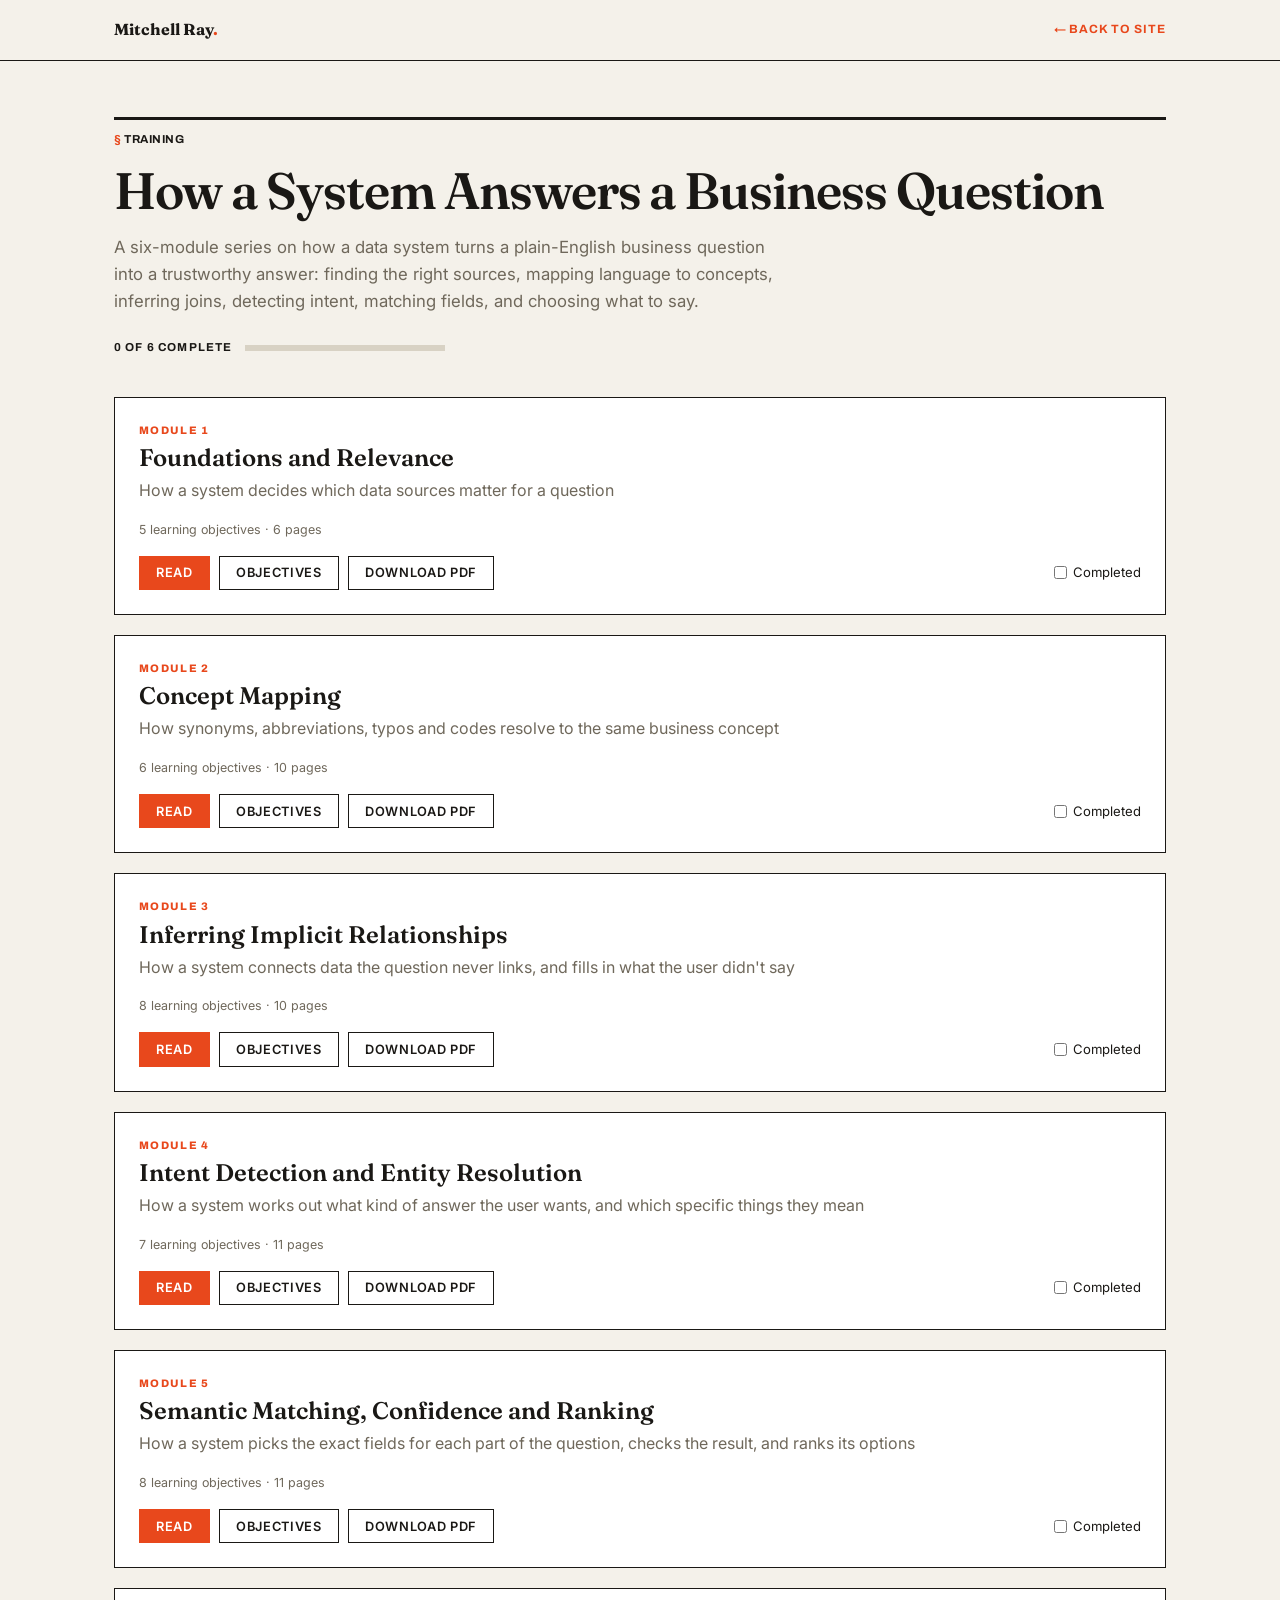
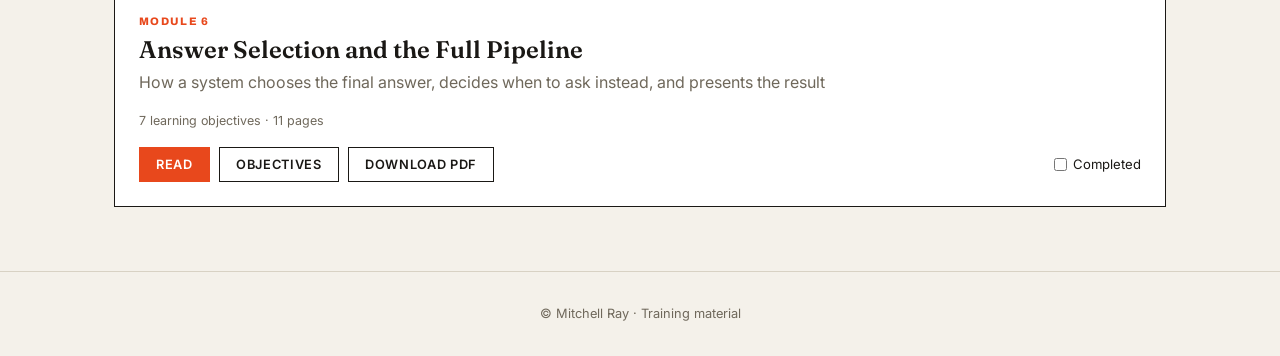
==== training/index.html @ 876105b8 "Add hidden Training section with modules 1-6 Co-authored-by: Copilot <223556219+Copilot@users.norepl" ====
<!DOCTYPE html>
<html lang="en">
<head>
<meta charset="UTF-8">
<meta name="viewport" content="width=device-width, initial-scale=1.0">
<meta name="robots" content="noindex, nofollow">
<title>Training | Mitchell Ray</title>
<style>
@import url('https://fonts.googleapis.com/css2?family=Archivo:wght@500;700;800&family=Fraunces:opsz,wght@9..144,500;9..144,600;9..144,700&family=Inter:wght@400;500;600;700&display=swap');
:root{--bg:#f4f1ea;--surface:#fff;--border:#d8d2c4;--rule:#1a1815;--text:#1a1815;--dim:#6f685b;--accent:#e8481c;--green:#1f7a52;
--font:'Inter',system-ui,sans-serif;--display:'Fraunces',Georgia,serif;--label:'Archivo','Helvetica Neue',Arial,sans-serif}
*,*::before,*::after{margin:0;padding:0;box-sizing:border-box}
body{font-family:var(--font);background:var(--bg);background-image:radial-gradient(var(--border) .5px,transparent .5px);background-size:22px 22px;color:var(--text);line-height:1.6}
a{color:var(--accent);text-decoration:none}a:hover{color:var(--text)}
header{border-bottom:1px solid var(--rule);background:rgba(244,241,234,.9);position:sticky;top:0;z-index:10;backdrop-filter:blur(12px)}
header .in{max-width:1100px;margin:0 auto;padding:0 1.5rem;height:60px;display:flex;align-items:center;justify-content:space-between}
.logo{font-family:var(--display);font-weight:700;color:var(--text)}.logo span{color:var(--accent)}
.back{font-family:var(--label);font-size:.75rem;font-weight:700;text-transform:uppercase;letter-spacing:.08em}
main{max-width:1100px;margin:0 auto;padding:3.5rem 1.5rem 4rem}
.label{font-family:var(--label);font-size:.72rem;font-weight:700;letter-spacing:.5px;text-transform:uppercase;border-top:3px solid var(--rule);padding-top:.6rem;margin-bottom:1rem}
.label b{color:var(--accent)}
h1{font-family:var(--display);font-size:clamp(2rem,5vw,3.2rem);font-weight:600;letter-spacing:-.02em;line-height:1.05;margin-bottom:1rem}
.intro{color:var(--dim);max-width:680px;font-size:1.05rem;margin-bottom:1.5rem}
.progress{display:flex;align-items:center;gap:.8rem;font-family:var(--label);font-size:.72rem;font-weight:700;text-transform:uppercase;letter-spacing:.1em;margin-bottom:2.5rem}
.bar{flex:0 0 200px;height:6px;background:var(--border)}.bar i{display:block;height:100%;width:0;background:var(--green);transition:width .3s}
.grid{display:grid;gap:1.25rem}
.card{background:var(--surface);border:1px solid var(--rule);padding:1.5rem}
.card.done{border-left:6px solid var(--green)}
.card .num{font-family:var(--label);font-size:.68rem;font-weight:800;letter-spacing:.12em;text-transform:uppercase;color:var(--accent);margin-bottom:.3rem}
.card h2{font-family:var(--display);font-size:1.5rem;font-weight:600;line-height:1.15;margin-bottom:.4rem}
.card .sub{color:var(--dim);margin-bottom:1rem}
.meta{font-size:.78rem;color:var(--dim);margin-bottom:1rem}
.actions{display:flex;flex-wrap:wrap;gap:.6rem;align-items:center}
.btn{font:600 .8rem var(--font);padding:.55rem 1rem;border:1.5px solid var(--rule);background:transparent;color:var(--text);cursor:pointer;text-transform:uppercase;letter-spacing:.05em}
.btn.primary{background:var(--accent);border-color:var(--accent);color:#fff}
.btn:hover{background:var(--text);border-color:var(--text);color:var(--bg)}
.chk{margin-left:auto;font-size:.82rem;display:flex;gap:.4rem;align-items:center;cursor:pointer}
.obj{display:none;margin-top:1.1rem;padding-top:1rem;border-top:1px solid var(--border)}
.obj.open{display:block}
.obj h3{font-family:var(--label);font-size:.7rem;text-transform:uppercase;letter-spacing:.1em;margin-bottom:.5rem}
.obj ul{padding-left:1.2rem;color:var(--dim);font-size:.95rem}
.viewer{display:none;margin-top:1.1rem}.viewer.open{display:block}
.viewer iframe{width:100%;height:80vh;border:1px solid var(--rule);background:#fff}
footer{text-align:center;padding:2rem;font-size:.8rem;color:var(--dim);border-top:1px solid var(--border)}
@media(max-width:620px){.chk{margin-left:0}.bar{flex-basis:120px}}
</style>
</head>
<body>
<header><div class="in"><a class="logo" href="../">Mitchell Ray<span>.</span></a><a class="back" href="../">&larr; Back to site</a></div></header>
<main>
  <div class="label"><b>&sect;</b> Training</div>
  <h1 id="title"></h1>
  <p class="intro" id="intro"></p>
  <div class="progress"><span id="ptext"></span><div class="bar"><i id="pbar"></i></div></div>
  <div class="grid" id="grid"></div>
</main>
<footer>&copy; Mitchell Ray &middot; Training material</footer>
<script src="modules.js"></script>
<script>
const T = window.TRAINING, KEY = "training-done";
const done = new Set(JSON.parse(localStorage.getItem(KEY) || "[]"));
const esc = s => s.replace(/[&<>"]/g, c => ({"&":"&amp;","<":"&lt;",">":"&gt;",'"':"&quot;"}[c]));
document.getElementById("title").textContent = T.title;
document.getElementById("intro").textContent = T.intro;
document.title = T.title + " | Training";

function render() {
  document.getElementById("grid").innerHTML = T.modules.map(m => `
    <article class="card ${done.has(m.id) ? "done" : ""}" data-id="${m.id}">
      <div class="num">Module ${m.id}</div>
      <h2>${esc(m.title)}</h2>
      <p class="sub">${esc(m.subtitle)}</p>
      <p class="meta">${m.objectives.length} learning objectives${m.pages ? " &middot; " + m.pages + " pages" : ""}</p>
      <div class="actions">
        <button class="btn primary" data-act="read">Read</button>
        <button class="btn" data-act="obj">Objectives</button>
        <a class="btn" href="${m.file}" download>Download PDF</a>
        <label class="chk"><input type="checkbox" data-act="done" ${done.has(m.id) ? "checked" : ""}> Completed</label>
      </div>
      <div class="obj"><h3>By the end of this module you can</h3><ul>${m.objectives.map(o => `<li>${esc(o)}</li>`).join("")}</ul></div>
      <div class="viewer"></div>
    </article>`).join("");
  const n = done.size, t = T.modules.length;
  document.getElementById("ptext").textContent = `${n} of ${t} complete`;
  document.getElementById("pbar").style.width = (100 * n / t) + "%";
}

document.getElementById("grid").addEventListener("click", e => {
  const el = e.target.closest("[data-act]"); if (!el) return;
  const card = el.closest(".card"), id = +card.dataset.id, m = T.modules.find(x => x.id === id);
  if (el.dataset.act === "obj") card.querySelector(".obj").classList.toggle("open");
  if (el.dataset.act === "read") {
    const v = card.querySelector(".viewer");
    if (!v.firstChild) v.innerHTML = `<iframe src="${m.file}#view=FitH" title="${esc(m.title)}"></iframe>`;
    const open = v.classList.toggle("open");
    el.textContent = open ? "Close" : "Read";
  }
  if (el.dataset.act === "done") {
    el.checked ? done.add(id) : done.delete(id);
    localStorage.setItem(KEY, JSON.stringify([...done]));
    card.classList.toggle("done", el.checked);
    document.getElementById("ptext").textContent = `${done.size} of ${T.modules.length} complete`;
    document.getElementById("pbar").style.width = (100 * done.size / T.modules.length) + "%";
  }
});
render();
</script>
</body>
</html>
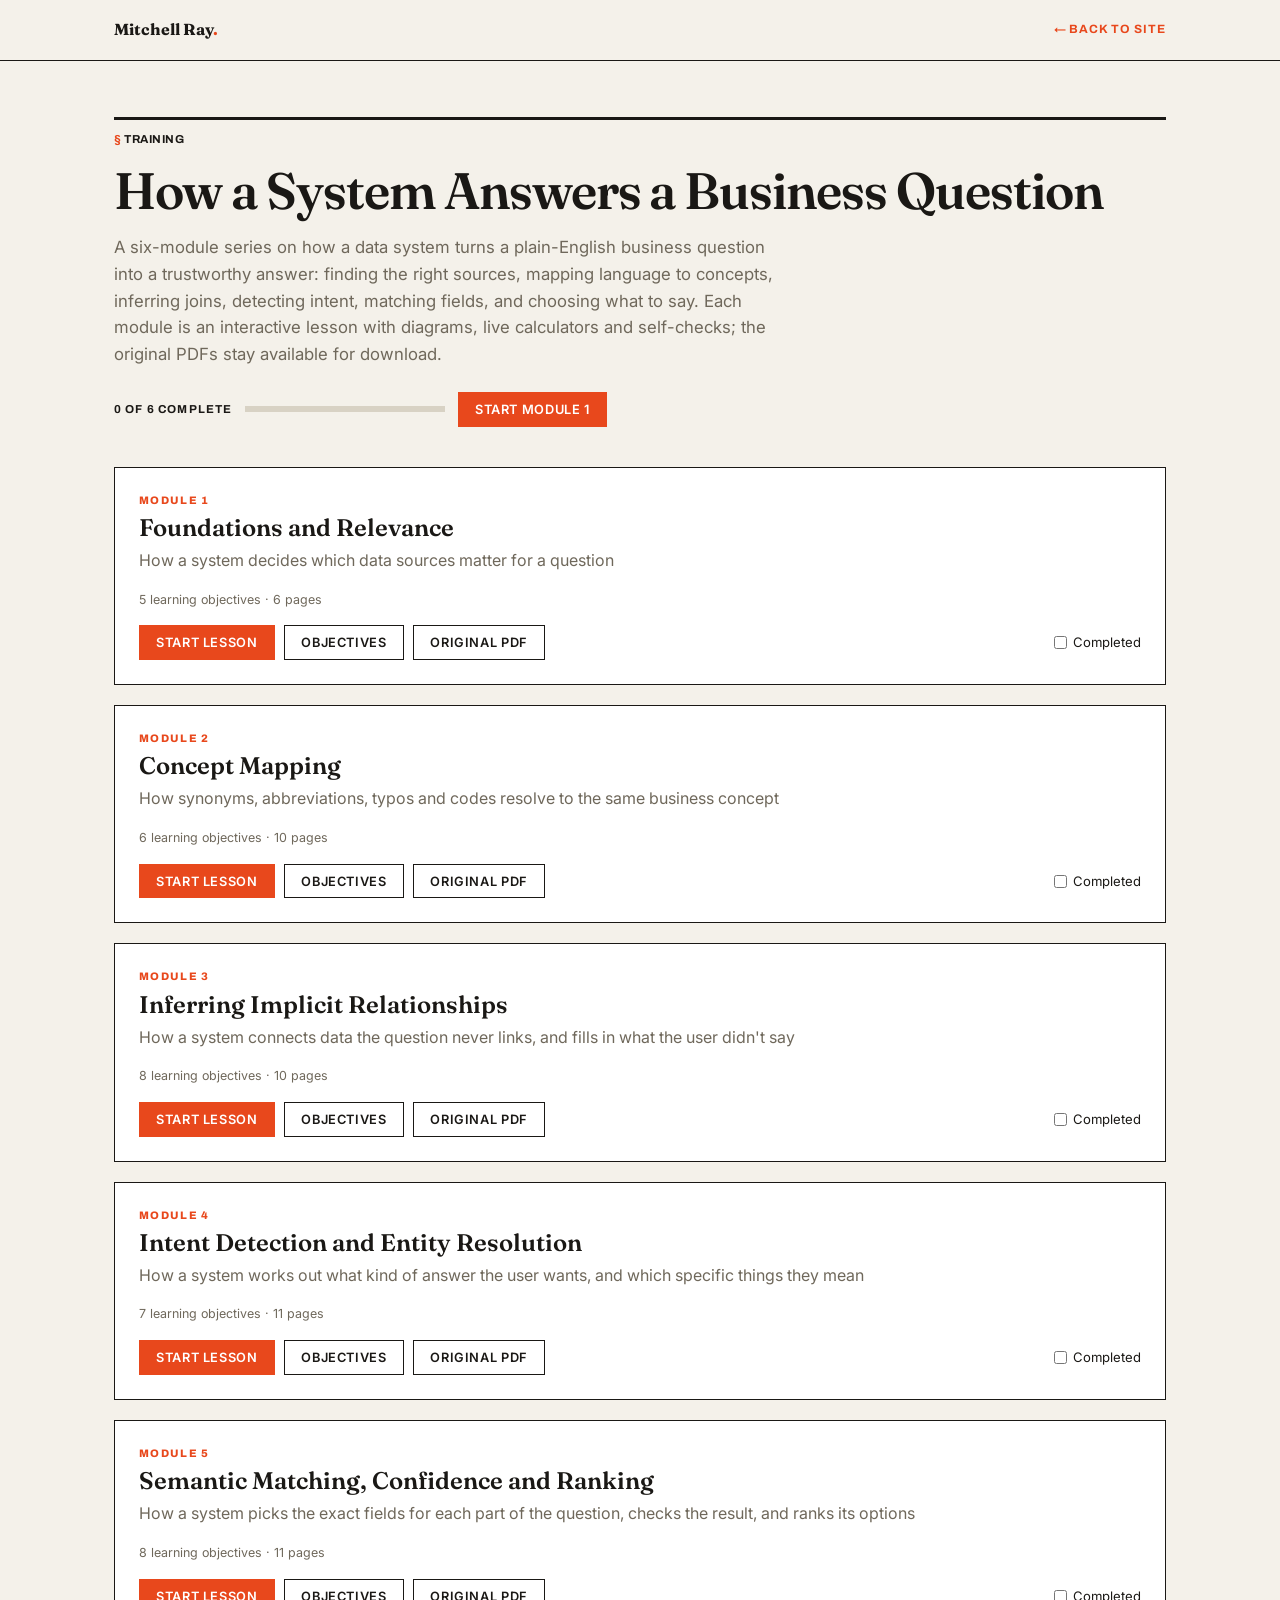
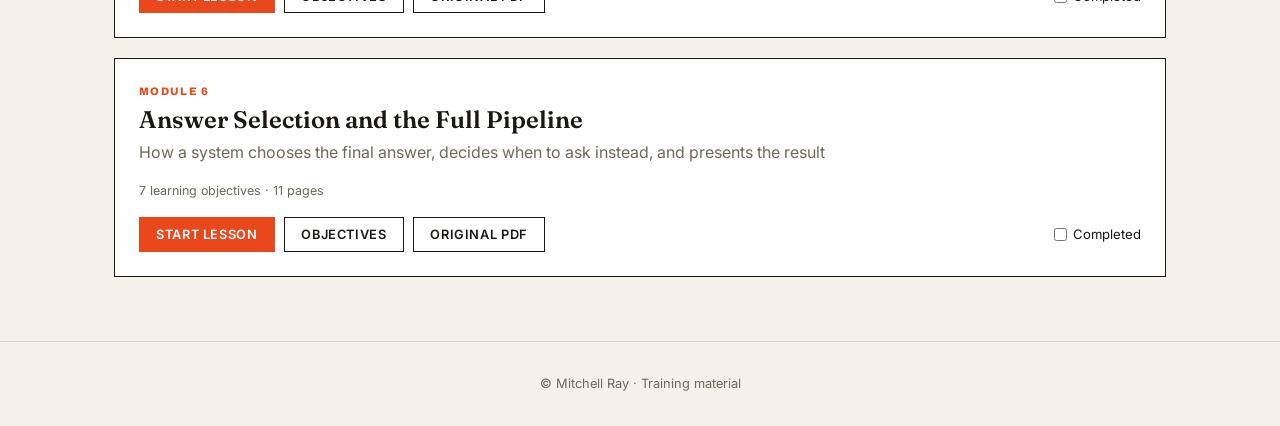
==== commit 8b749e27: "Training: interactive lessons for modules 1-6 with diagrams, widgets and self-checks Co-authored-by:" ====
--- a/training/index.html
+++ b/training/index.html
@@ -51,7 +51,7 @@
   <div class="label"><b>&sect;</b> Training</div>
   <h1 id="title"></h1>
   <p class="intro" id="intro"></p>
-  <div class="progress"><span id="ptext"></span><div class="bar"><i id="pbar"></i></div></div>
+  <div class="progress"><span id="ptext"></span><div class="bar"><i id="pbar"></i></div><a class="btn primary" id="cta" href="m1.html">Start Module 1</a></div>
   <div class="grid" id="grid"></div>
 </main>
 <footer>&copy; Mitchell Ray &middot; Training material</footer>
@@ -64,6 +64,11 @@
 document.getElementById("intro").textContent = T.intro;
 document.title = T.title + " | Training";
 
+function cta() {
+  const nx = T.modules.find(m => !done.has(m.id)), a = document.getElementById("cta");
+  a.href = nx ? `m${nx.id}.html` : "m1.html";
+  a.textContent = !nx ? "Review from Module 1" : done.size ? `Continue: Module ${nx.id}` : "Start Module 1";
+}
 function render() {
   document.getElementById("grid").innerHTML = T.modules.map(m => `
     <article class="card ${done.has(m.id) ? "done" : ""}" data-id="${m.id}">
@@ -72,35 +77,30 @@
       <p class="sub">${esc(m.subtitle)}</p>
       <p class="meta">${m.objectives.length} learning objectives${m.pages ? " &middot; " + m.pages + " pages" : ""}</p>
       <div class="actions">
-        <button class="btn primary" data-act="read">Read</button>
+        <a class="btn primary" href="m${m.id}.html">${done.has(m.id) ? "Review lesson" : "Start lesson"}</a>
         <button class="btn" data-act="obj">Objectives</button>
-        <a class="btn" href="${m.file}" download>Download PDF</a>
+        <a class="btn" href="${m.file}" download>Original PDF</a>
         <label class="chk"><input type="checkbox" data-act="done" ${done.has(m.id) ? "checked" : ""}> Completed</label>
       </div>
       <div class="obj"><h3>By the end of this module you can</h3><ul>${m.objectives.map(o => `<li>${esc(o)}</li>`).join("")}</ul></div>
-      <div class="viewer"></div>
     </article>`).join("");
   const n = done.size, t = T.modules.length;
   document.getElementById("ptext").textContent = `${n} of ${t} complete`;
   document.getElementById("pbar").style.width = (100 * n / t) + "%";
+  cta();
 }
 
 document.getElementById("grid").addEventListener("click", e => {
   const el = e.target.closest("[data-act]"); if (!el) return;
   const card = el.closest(".card"), id = +card.dataset.id, m = T.modules.find(x => x.id === id);
   if (el.dataset.act === "obj") card.querySelector(".obj").classList.toggle("open");
-  if (el.dataset.act === "read") {
-    const v = card.querySelector(".viewer");
-    if (!v.firstChild) v.innerHTML = `<iframe src="${m.file}#view=FitH" title="${esc(m.title)}"></iframe>`;
-    const open = v.classList.toggle("open");
-    el.textContent = open ? "Close" : "Read";
-  }
   if (el.dataset.act === "done") {
     el.checked ? done.add(id) : done.delete(id);
     localStorage.setItem(KEY, JSON.stringify([...done]));
     card.classList.toggle("done", el.checked);
     document.getElementById("ptext").textContent = `${done.size} of ${T.modules.length} complete`;
     document.getElementById("pbar").style.width = (100 * done.size / T.modules.length) + "%";
+    cta();
   }
 });
 render();
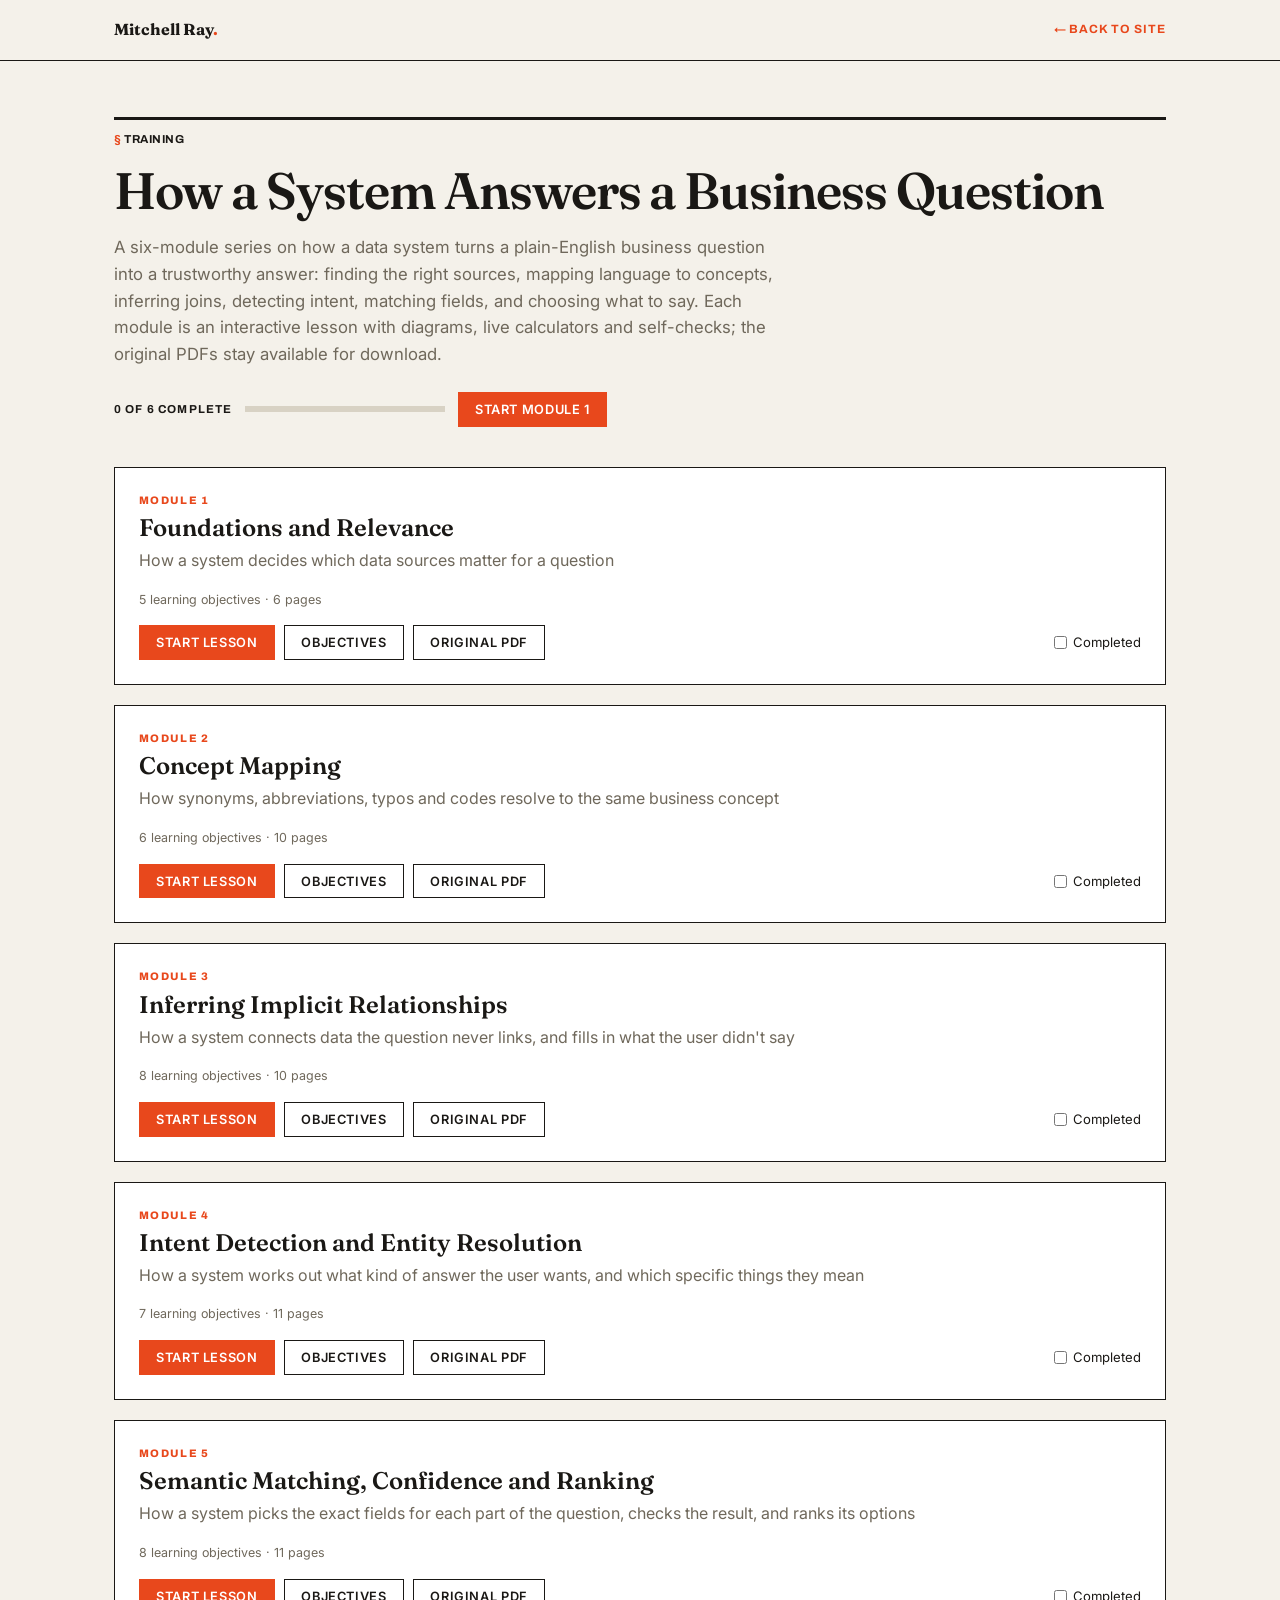
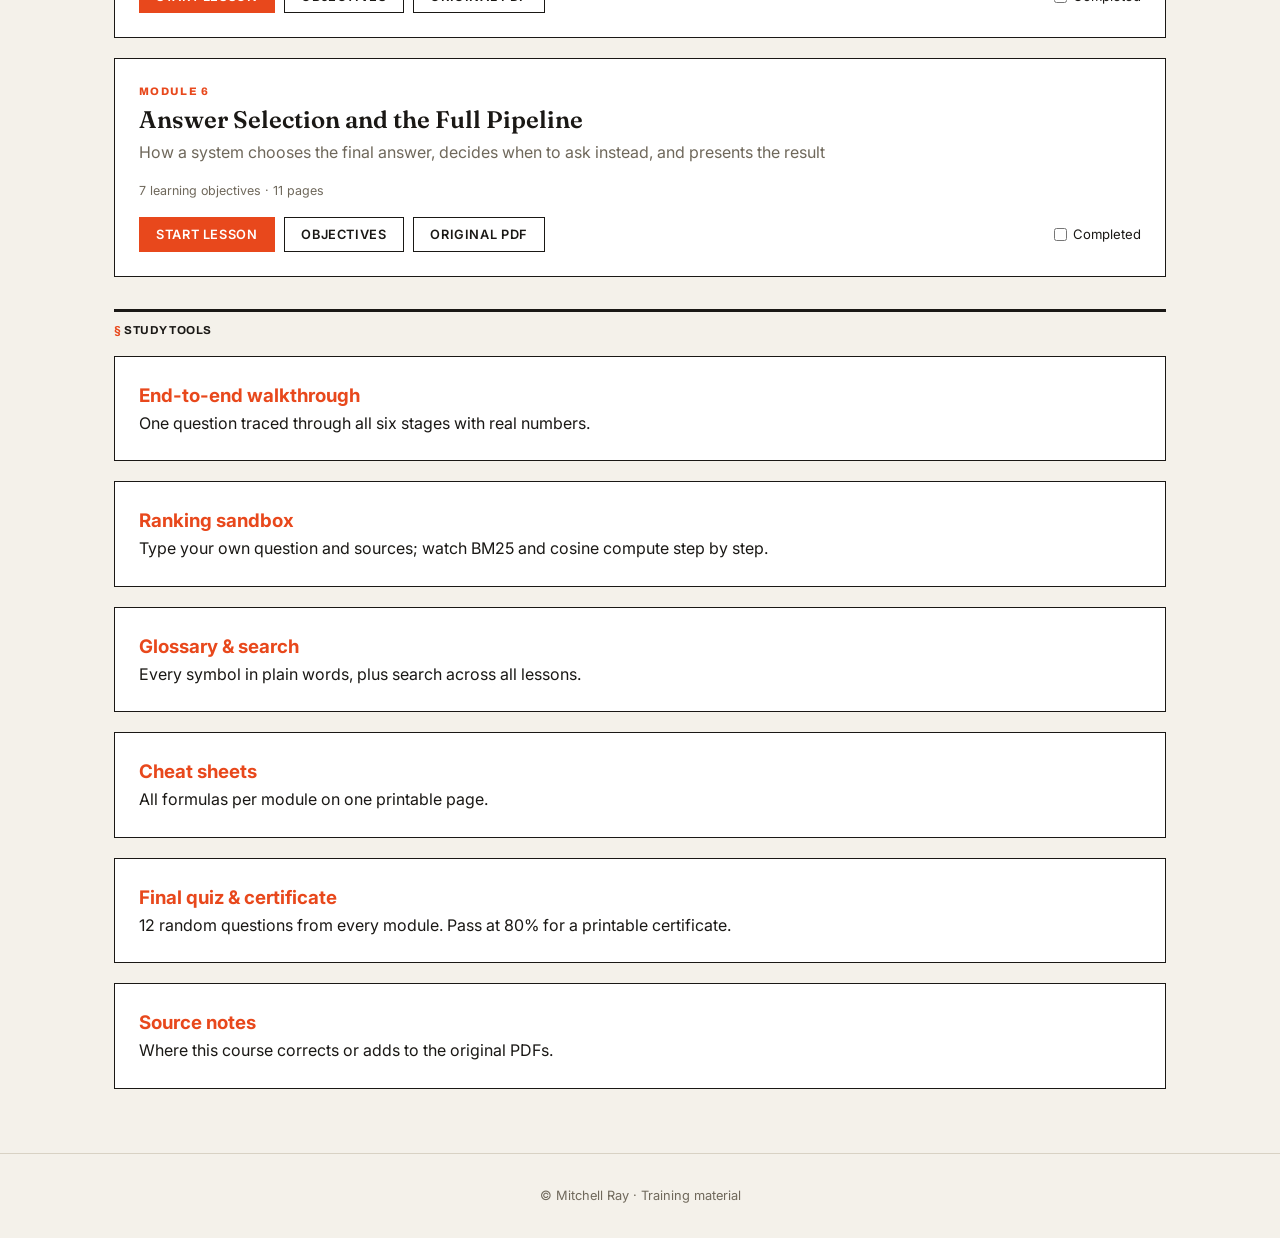
==== commit 1855f477: "Training: walkthrough, ranking sandbox, glossary+search, cheat sheets, final quiz+certificate, sourc" ====
--- a/training/index.html
+++ b/training/index.html
@@ -53,6 +53,15 @@
   <p class="intro" id="intro"></p>
   <div class="progress"><span id="ptext"></span><div class="bar"><i id="pbar"></i></div><a class="btn primary" id="cta" href="m1.html">Start Module 1</a></div>
   <div class="grid" id="grid"></div>
+  <div class="label" style="margin-top:2rem"><b>&sect;</b> Study tools</div>
+  <div class="grid" id="tools">
+    <div class="card"><h3><a href="walkthrough.html">End-to-end walkthrough</a></h3><p>One question traced through all six stages with real numbers.</p></div>
+    <div class="card"><h3><a href="sandbox.html">Ranking sandbox</a></h3><p>Type your own question and sources; watch BM25 and cosine compute step by step.</p></div>
+    <div class="card"><h3><a href="glossary.html">Glossary &amp; search</a></h3><p>Every symbol in plain words, plus search across all lessons.</p></div>
+    <div class="card"><h3><a href="cheatsheet.html">Cheat sheets</a></h3><p>All formulas per module on one printable page.</p></div>
+    <div class="card"><h3><a href="quiz.html">Final quiz &amp; certificate</a></h3><p>12 random questions from every module. Pass at 80% for a printable certificate.</p></div>
+    <div class="card"><h3><a href="notes.html">Source notes</a></h3><p>Where this course corrects or adds to the original PDFs.</p></div>
+  </div>
 </main>
 <footer>&copy; Mitchell Ray &middot; Training material</footer>
 <script src="modules.js"></script>
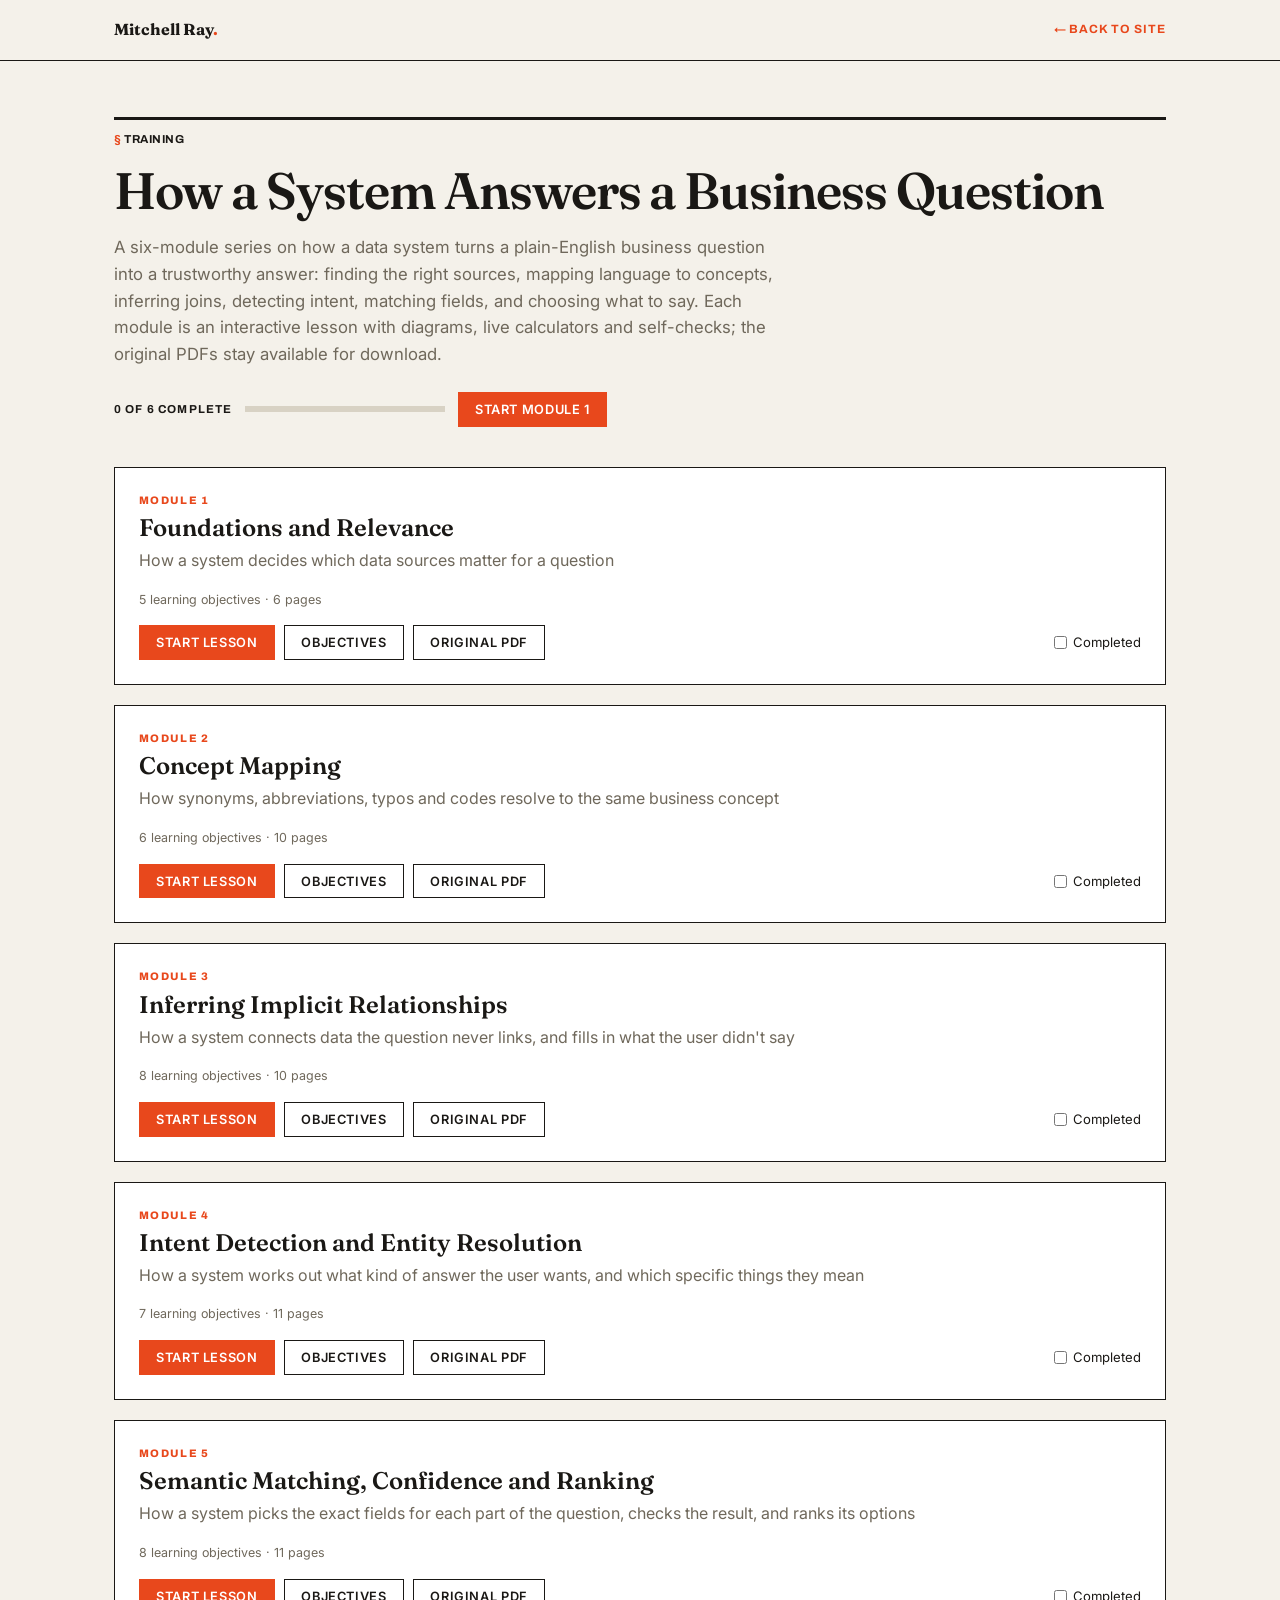
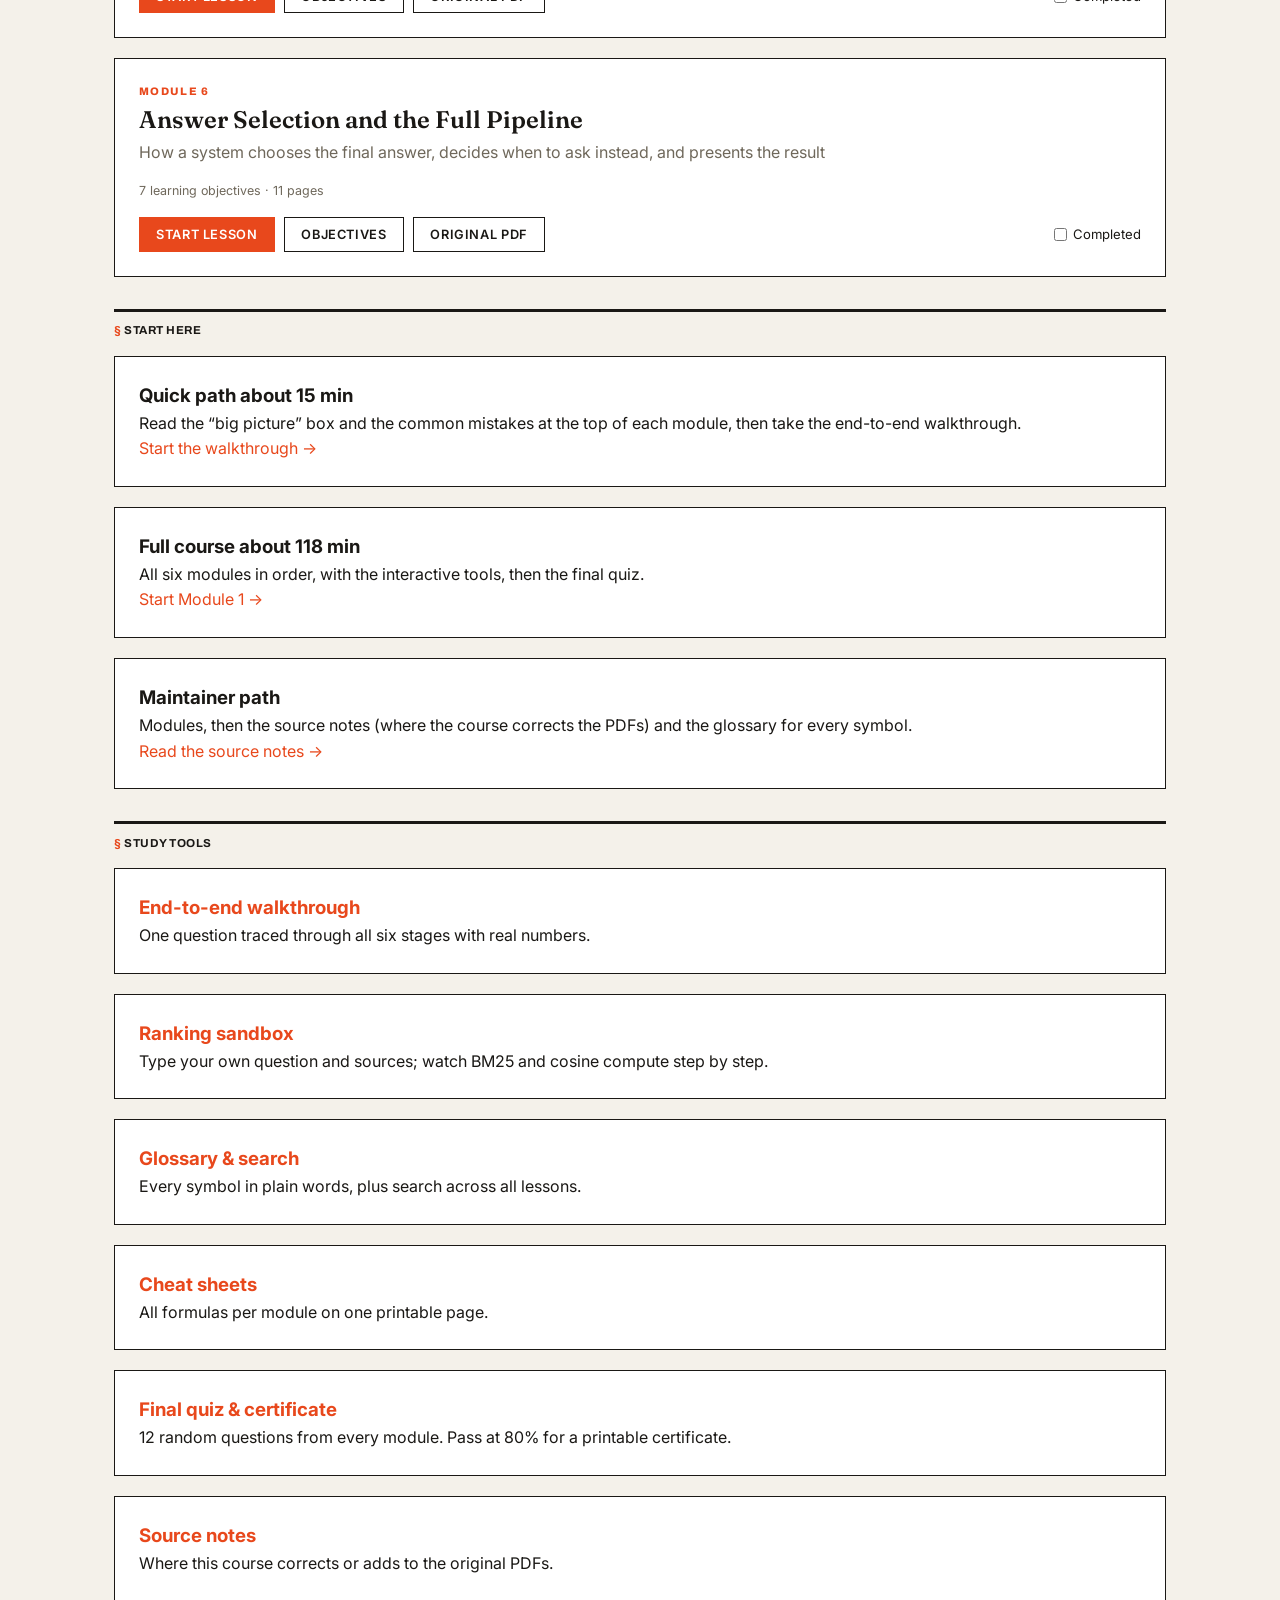
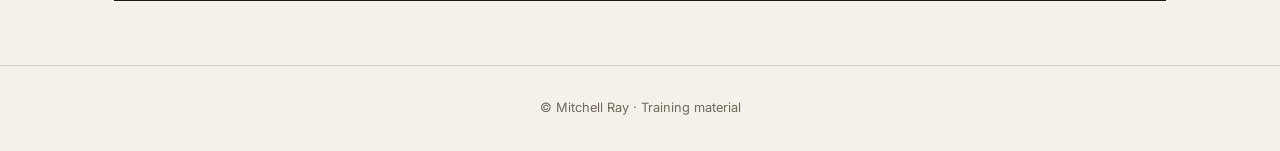
==== commit 43b8c92b: "Training: plain-English big picture, common mistakes, and start-here paths Co-authored-by: Copilot <" ====
--- a/training/index.html
+++ b/training/index.html
@@ -53,6 +53,12 @@
   <p class="intro" id="intro"></p>
   <div class="progress"><span id="ptext"></span><div class="bar"><i id="pbar"></i></div><a class="btn primary" id="cta" href="m1.html">Start Module 1</a></div>
   <div class="grid" id="grid"></div>
+  <div class="label" style="margin-top:2rem"><b>&sect;</b> Start here</div>
+  <div class="grid" id="paths">
+    <div class="card"><h3>Quick path <span class="mini">about 15 min</span></h3><p>Read the &ldquo;big picture&rdquo; box and the common mistakes at the top of each module, then take the end-to-end walkthrough.</p><p><a href="walkthrough.html">Start the walkthrough &rarr;</a></p></div>
+    <div class="card"><h3>Full course <span class="mini" id="fulltime">about 2 min per PDF page</span></h3><p>All six modules in order, with the interactive tools, then the final quiz.</p><p><a href="m1.html">Start Module 1 &rarr;</a></p></div>
+    <div class="card"><h3>Maintainer path</h3><p>Modules, then the source notes (where the course corrects the PDFs) and the glossary for every symbol.</p><p><a href="notes.html">Read the source notes &rarr;</a></p></div>
+  </div>
   <div class="label" style="margin-top:2rem"><b>&sect;</b> Study tools</div>
   <div class="grid" id="tools">
     <div class="card"><h3><a href="walkthrough.html">End-to-end walkthrough</a></h3><p>One question traced through all six stages with real numbers.</p></div>
@@ -65,6 +71,7 @@
 </main>
 <footer>&copy; Mitchell Ray &middot; Training material</footer>
 <script src="modules.js"></script>
+<script>document.getElementById("fulltime").textContent = "about " + TRAINING.modules.reduce((a, m) => a + m.pages, 0) * 2 + " min";</script>
 <script>
 const T = window.TRAINING, KEY = "training-done";
 const done = new Set(JSON.parse(localStorage.getItem(KEY) || "[]"));
